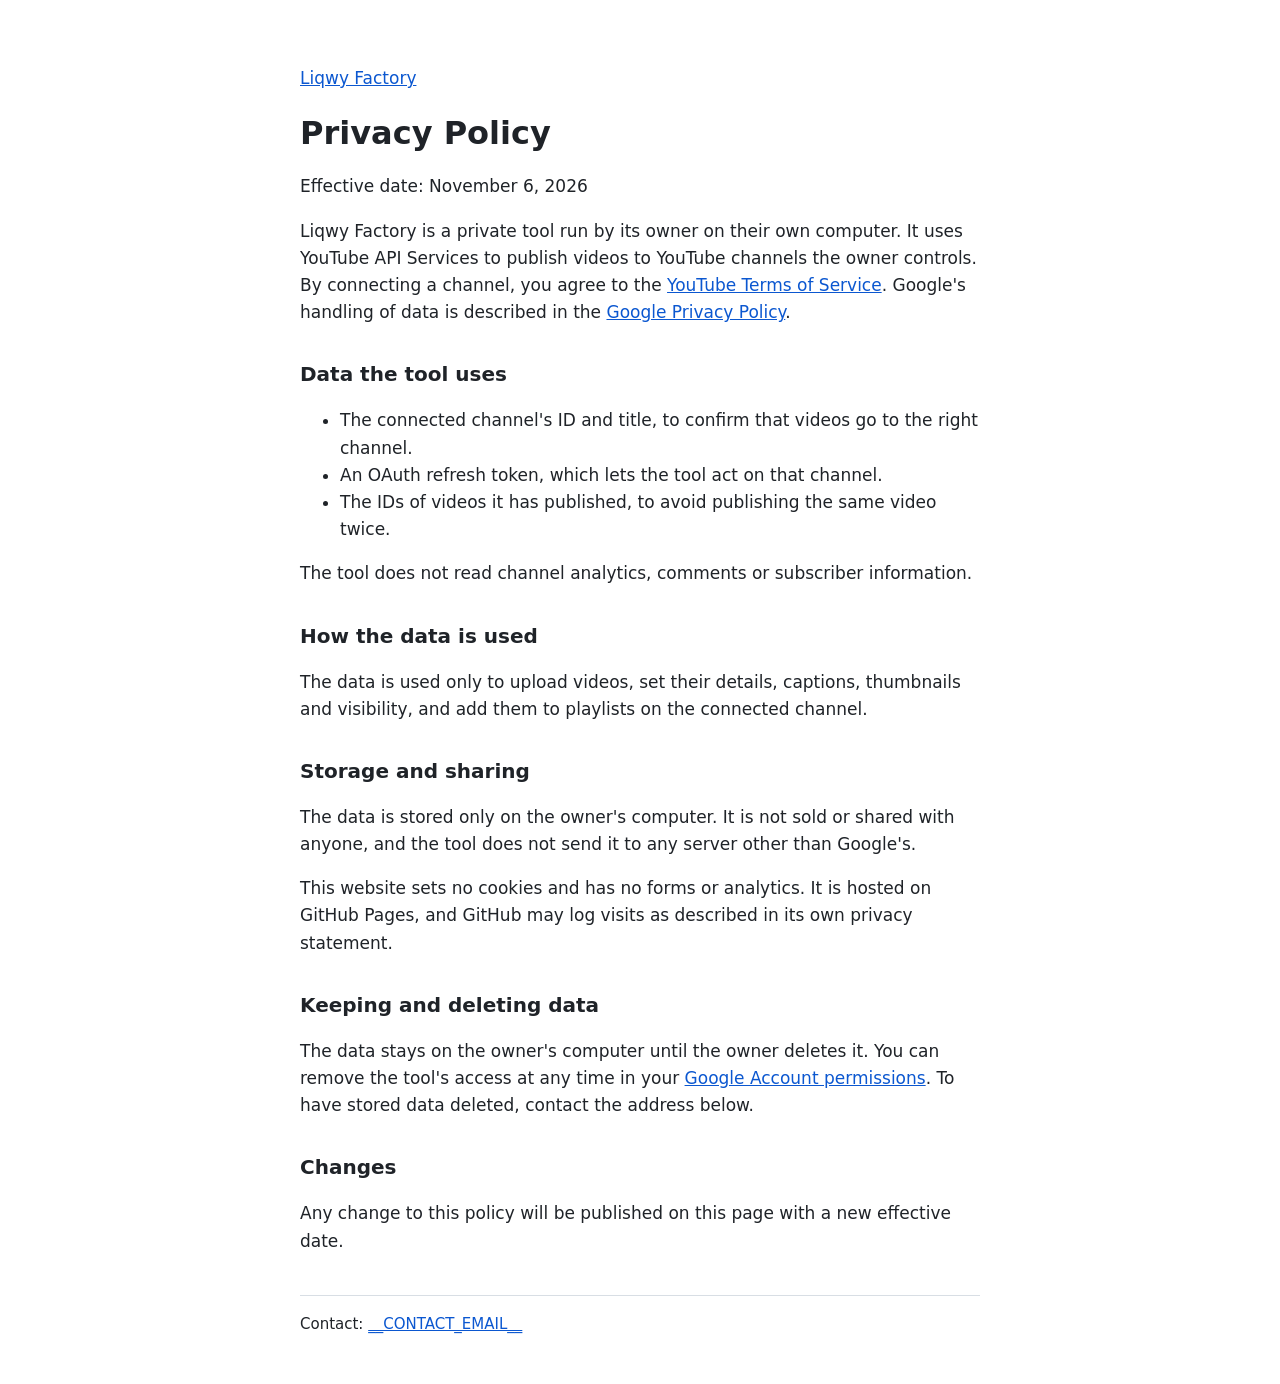
==== privacy.html @ 381bc1ed "@" ====
<!DOCTYPE html>
<html lang="en">
<head>
  <meta charset="utf-8">
  <meta name="viewport" content="width=device-width, initial-scale=1">
  <title>Privacy Policy — Liqwy Factory</title>
  <link rel="stylesheet" href="style.css">
</head>
<body>
  <main>
    <p><a href="index.html">Liqwy Factory</a></p>
    <h1>Privacy Policy</h1>
    <p>Effective date: November 6, 2026</p>

    <p>Liqwy Factory is a private tool run by its owner on their own computer. It uses YouTube API Services to publish videos to YouTube channels the owner controls. By connecting a channel, you agree to the <a href="https://www.youtube.com/t/terms">YouTube Terms of Service</a>. Google's handling of data is described in the <a href="https://policies.google.com/privacy">Google Privacy Policy</a>.</p>

    <h2>Data the tool uses</h2>
    <ul>
      <li>The connected channel's ID and title, to confirm that videos go to the right channel.</li>
      <li>An OAuth refresh token, which lets the tool act on that channel.</li>
      <li>The IDs of videos it has published, to avoid publishing the same video twice.</li>
    </ul>
    <p>The tool does not read channel analytics, comments or subscriber information.</p>

    <h2>How the data is used</h2>
    <p>The data is used only to upload videos, set their details, captions, thumbnails and visibility, and add them to playlists on the connected channel.</p>

    <h2>Storage and sharing</h2>
    <p>The data is stored only on the owner's computer. It is not sold or shared with anyone, and the tool does not send it to any server other than Google's.</p>
    <p>This website sets no cookies and has no forms or analytics. It is hosted on GitHub Pages, and GitHub may log visits as described in its own privacy statement.</p>

    <h2>Keeping and deleting data</h2>
    <p>The data stays on the owner's computer until the owner deletes it. You can remove the tool's access at any time in your <a href="https://myaccount.google.com/permissions">Google Account permissions</a>. To have stored data deleted, contact the address below.</p>

    <h2>Changes</h2>
    <p>Any change to this policy will be published on this page with a new effective date.</p>

    <footer>Contact: <a href="mailto:__CONTACT_EMAIL__">__CONTACT_EMAIL__</a></footer>
  </main>
</body>
</html>
---- style.css ----
body {
  margin: 0;
  background: #fff;
  color: #1f2328;
  font: 17px/1.6 system-ui, -apple-system, 'Segoe UI', Roboto, sans-serif;
}

main {
  max-width: 680px;
  margin: 0 auto;
  padding: 48px 24px;
}

h1 {
  font-size: 32px;
  line-height: 1.2;
}

h2 {
  margin-top: 32px;
  font-size: 20px;
}

a {
  color: #0b57d0;
}

footer {
  margin-top: 40px;
  padding-top: 16px;
  border-top: 1px solid #d8dee4;
  font-size: 15px;
}
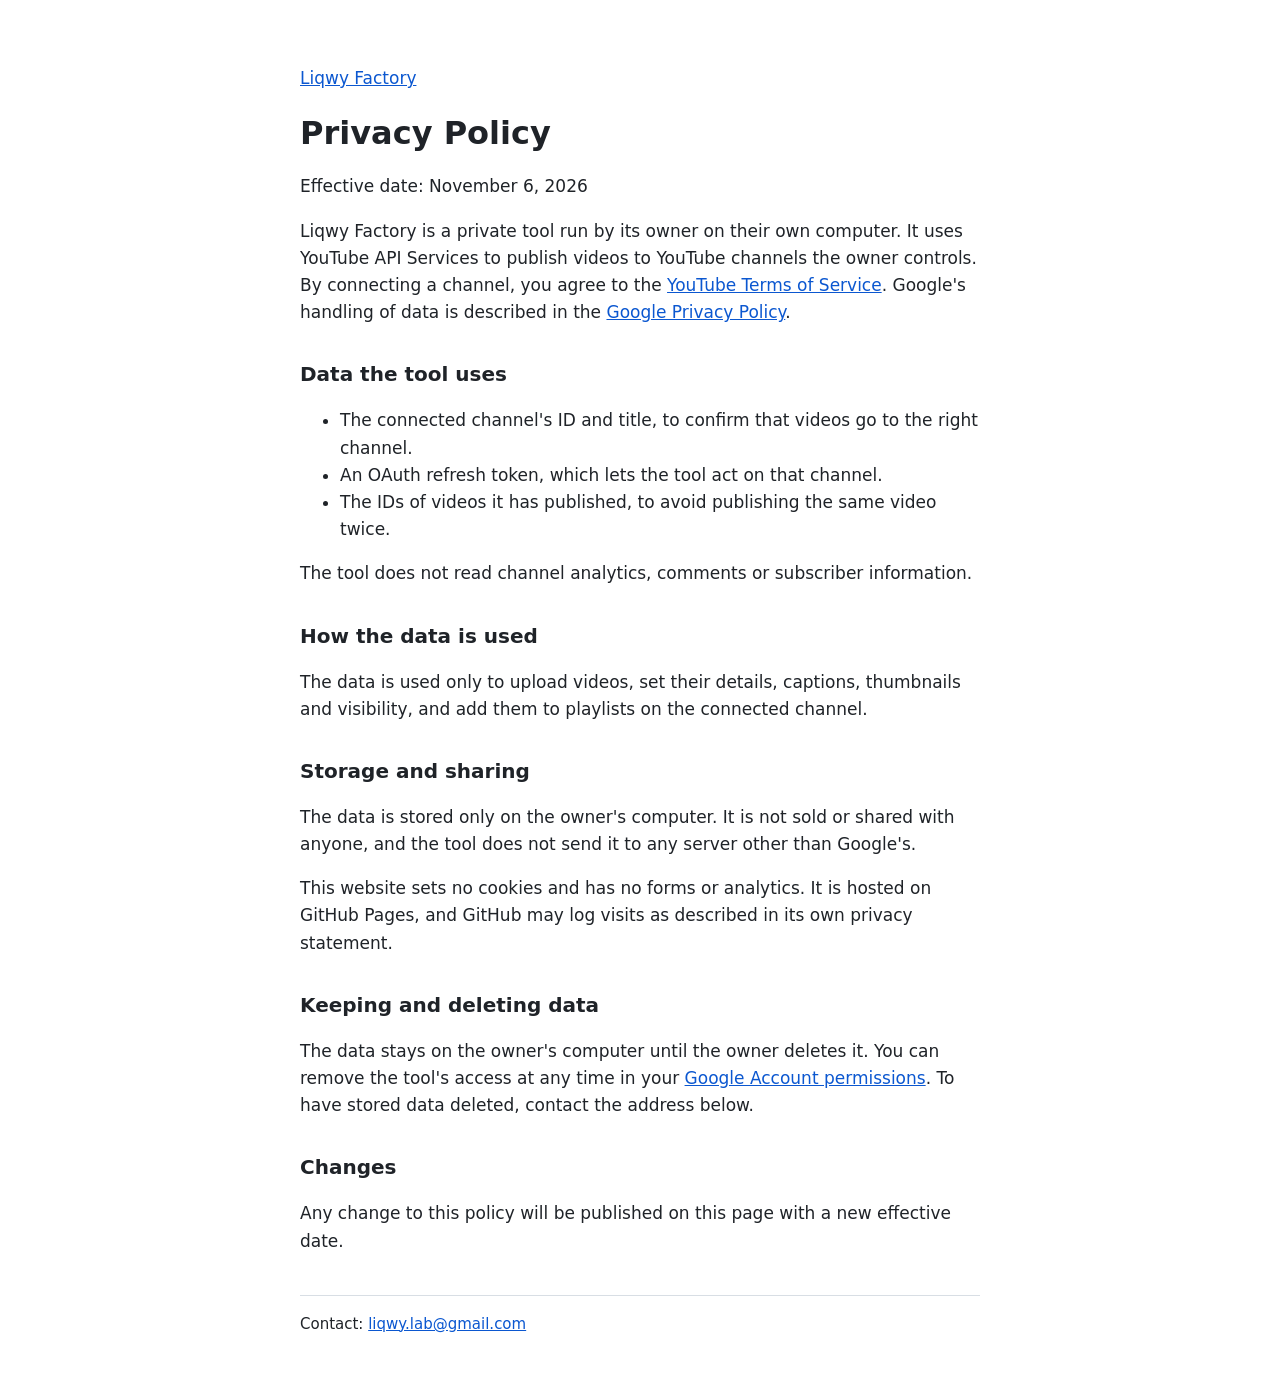
==== commit b130d34a: "@" ====
--- a/privacy.html
+++ b/privacy.html
@@ -1,41 +1,82 @@
-<!DOCTYPE html>
+<!doctype html>
 <html lang="en">
-<head>
-  <meta charset="utf-8">
-  <meta name="viewport" content="width=device-width, initial-scale=1">
-  <title>Privacy Policy — Liqwy Factory</title>
-  <link rel="stylesheet" href="style.css">
-</head>
-<body>
-  <main>
-    <p><a href="index.html">Liqwy Factory</a></p>
-    <h1>Privacy Policy</h1>
-    <p>Effective date: November 6, 2026</p>
+  <head>
+    <meta charset="utf-8" />
+    <meta name="viewport" content="width=device-width, initial-scale=1" />
+    <title>Privacy Policy — Liqwy Factory</title>
+    <link rel="stylesheet" href="style.css" />
+  </head>
+  <body>
+    <main>
+      <p><a href="index.html">Liqwy Factory</a></p>
+      <h1>Privacy Policy</h1>
+      <p>Effective date: November 6, 2026</p>
 
-    <p>Liqwy Factory is a private tool run by its owner on their own computer. It uses YouTube API Services to publish videos to YouTube channels the owner controls. By connecting a channel, you agree to the <a href="https://www.youtube.com/t/terms">YouTube Terms of Service</a>. Google's handling of data is described in the <a href="https://policies.google.com/privacy">Google Privacy Policy</a>.</p>
+      <p>
+        Liqwy Factory is a private tool run by its owner on their own computer.
+        It uses YouTube API Services to publish videos to YouTube channels the
+        owner controls. By connecting a channel, you agree to the
+        <a href="https://www.youtube.com/t/terms">YouTube Terms of Service</a>.
+        Google's handling of data is described in the
+        <a href="https://policies.google.com/privacy">Google Privacy Policy</a>.
+      </p>
 
-    <h2>Data the tool uses</h2>
-    <ul>
-      <li>The connected channel's ID and title, to confirm that videos go to the right channel.</li>
-      <li>An OAuth refresh token, which lets the tool act on that channel.</li>
-      <li>The IDs of videos it has published, to avoid publishing the same video twice.</li>
-    </ul>
-    <p>The tool does not read channel analytics, comments or subscriber information.</p>
+      <h2>Data the tool uses</h2>
+      <ul>
+        <li>
+          The connected channel's ID and title, to confirm that videos go to the
+          right channel.
+        </li>
+        <li>
+          An OAuth refresh token, which lets the tool act on that channel.
+        </li>
+        <li>
+          The IDs of videos it has published, to avoid publishing the same video
+          twice.
+        </li>
+      </ul>
+      <p>
+        The tool does not read channel analytics, comments or subscriber
+        information.
+      </p>
 
-    <h2>How the data is used</h2>
-    <p>The data is used only to upload videos, set their details, captions, thumbnails and visibility, and add them to playlists on the connected channel.</p>
+      <h2>How the data is used</h2>
+      <p>
+        The data is used only to upload videos, set their details, captions,
+        thumbnails and visibility, and add them to playlists on the connected
+        channel.
+      </p>
 
-    <h2>Storage and sharing</h2>
-    <p>The data is stored only on the owner's computer. It is not sold or shared with anyone, and the tool does not send it to any server other than Google's.</p>
-    <p>This website sets no cookies and has no forms or analytics. It is hosted on GitHub Pages, and GitHub may log visits as described in its own privacy statement.</p>
+      <h2>Storage and sharing</h2>
+      <p>
+        The data is stored only on the owner's computer. It is not sold or
+        shared with anyone, and the tool does not send it to any server other
+        than Google's.
+      </p>
+      <p>
+        This website sets no cookies and has no forms or analytics. It is hosted
+        on GitHub Pages, and GitHub may log visits as described in its own
+        privacy statement.
+      </p>
 
-    <h2>Keeping and deleting data</h2>
-    <p>The data stays on the owner's computer until the owner deletes it. You can remove the tool's access at any time in your <a href="https://myaccount.google.com/permissions">Google Account permissions</a>. To have stored data deleted, contact the address below.</p>
+      <h2>Keeping and deleting data</h2>
+      <p>
+        The data stays on the owner's computer until the owner deletes it. You
+        can remove the tool's access at any time in your
+        <a href="https://myaccount.google.com/permissions"
+          >Google Account permissions</a
+        >. To have stored data deleted, contact the address below.
+      </p>
 
-    <h2>Changes</h2>
-    <p>Any change to this policy will be published on this page with a new effective date.</p>
+      <h2>Changes</h2>
+      <p>
+        Any change to this policy will be published on this page with a new
+        effective date.
+      </p>
 
-    <footer>Contact: <a href="mailto:__CONTACT_EMAIL__">__CONTACT_EMAIL__</a></footer>
-  </main>
-</body>
+      <footer>
+        Contact: <a href="mailto:liqwy.lab@gmail.com">liqwy.lab@gmail.com</a>
+      </footer>
+    </main>
+  </body>
 </html>
